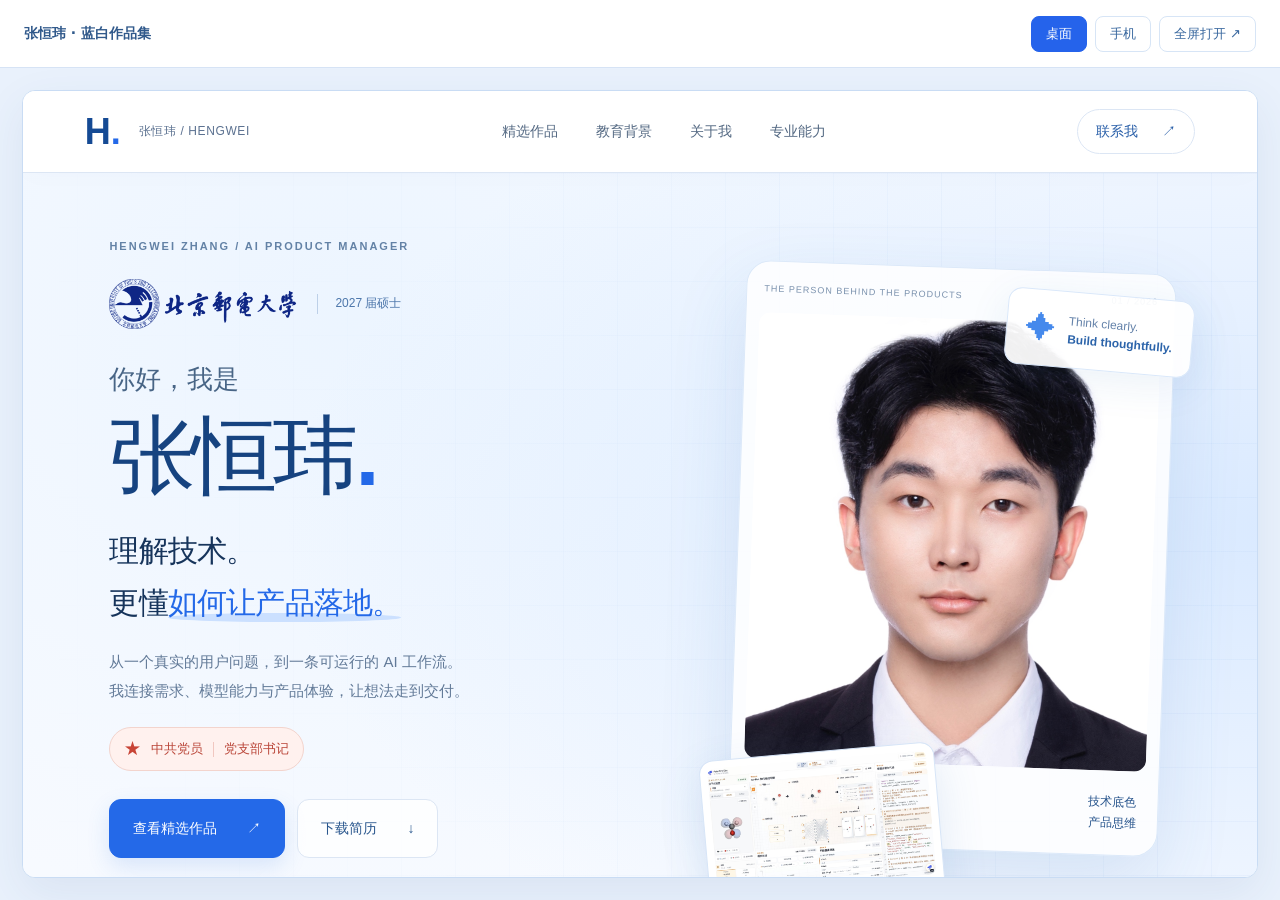
==== preview.html @ 3d553350 "Add desktop and mobile preview for portfolio review" ====
<!doctype html><html lang="zh-CN"><head><meta charset="utf-8"><meta name="viewport" content="width=device-width,initial-scale=1"><title>张恒玮 · 作品集预览</title><style>*{box-sizing:border-box}body{margin:0;background:#e9f1fc;font-family:system-ui,sans-serif;color:#30598b}header{height:68px;background:#fff;display:flex;align-items:center;justify-content:space-between;padding:0 24px;border-bottom:1px solid #d6e3f5}header>span{font-size:14px;font-weight:600}nav{display:flex;gap:8px}button,a{font:inherit;font-size:13px;border:1px solid #d7e5f6;padding:8px 14px;border-radius:8px;background:white;color:#39689f;text-decoration:none;cursor:pointer}button[aria-pressed=true]{background:#2563eb;color:white;border-color:#2563eb}main{display:flex;justify-content:center;padding:22px;min-height:calc(100vh - 68px)}iframe{width:100%;height:calc(100vh - 112px);border:1px solid #c9dcf4;border-radius:13px;background:white;box-shadow:0 15px 45px #30598b15}iframe.mobile{width:390px;max-width:100%;height:844px;max-height:calc(100vh - 112px)}@media(max-width:600px){header{padding:0 12px}header>span{font-size:11px}button,a{font-size:11px;padding:8px}main{padding:10px}iframe{height:calc(100vh - 88px)}}:focus-visible{outline:3px solid #397deb;outline-offset:3px}</style></head><body><header><span>张恒玮 · 蓝白作品集</span><nav aria-label="预览尺寸"><button data-view="desktop" aria-pressed="true">桌面</button><button data-view="mobile" aria-pressed="false">手机</button><a href="index.html" target="_blank" rel="noopener">全屏打开 ↗</a></nav></header><main><iframe src="index.html" title="作品集页面预览"></iframe></main><script>document.querySelectorAll('[data-view]').forEach(button=>button.addEventListener('click',()=>{document.querySelector('iframe').classList.toggle('mobile',button.dataset.view==='mobile');document.querySelectorAll('button').forEach(b=>b.setAttribute('aria-pressed',String(b===button)))}));</script></body></html>
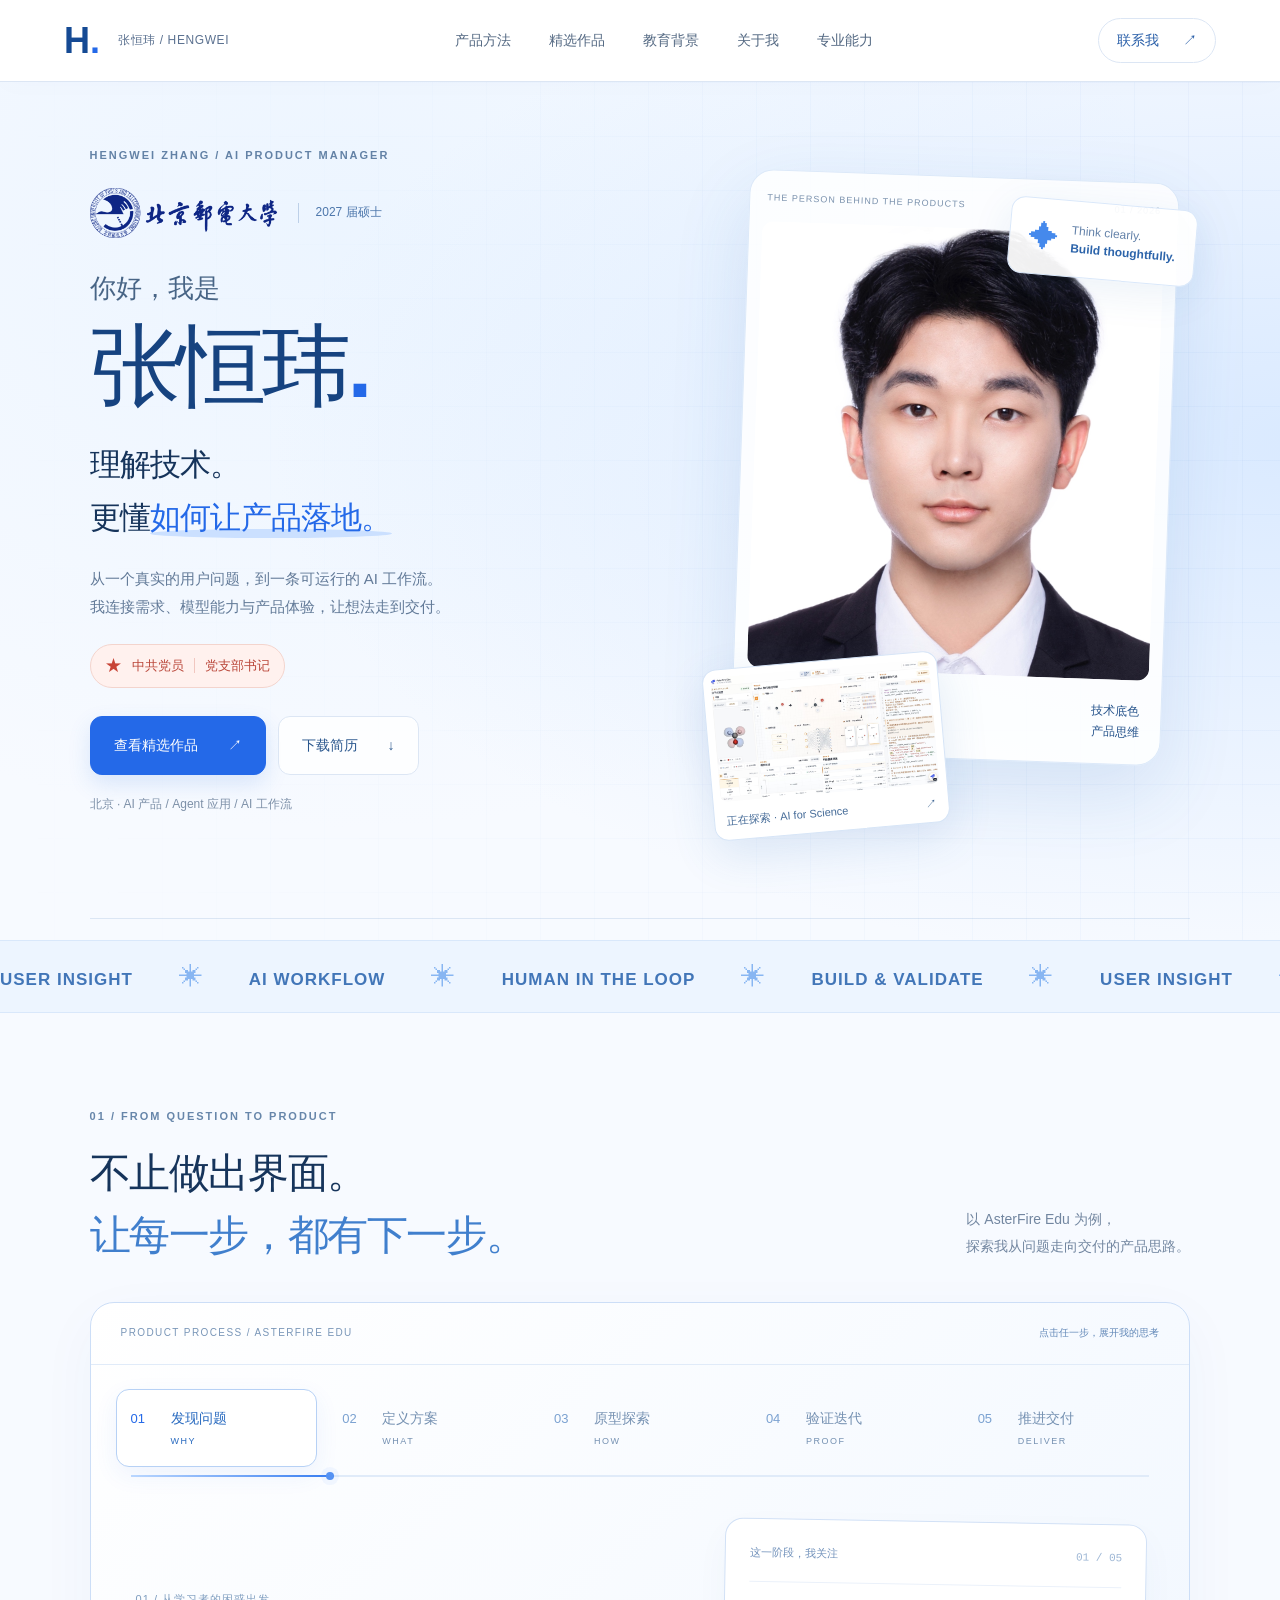
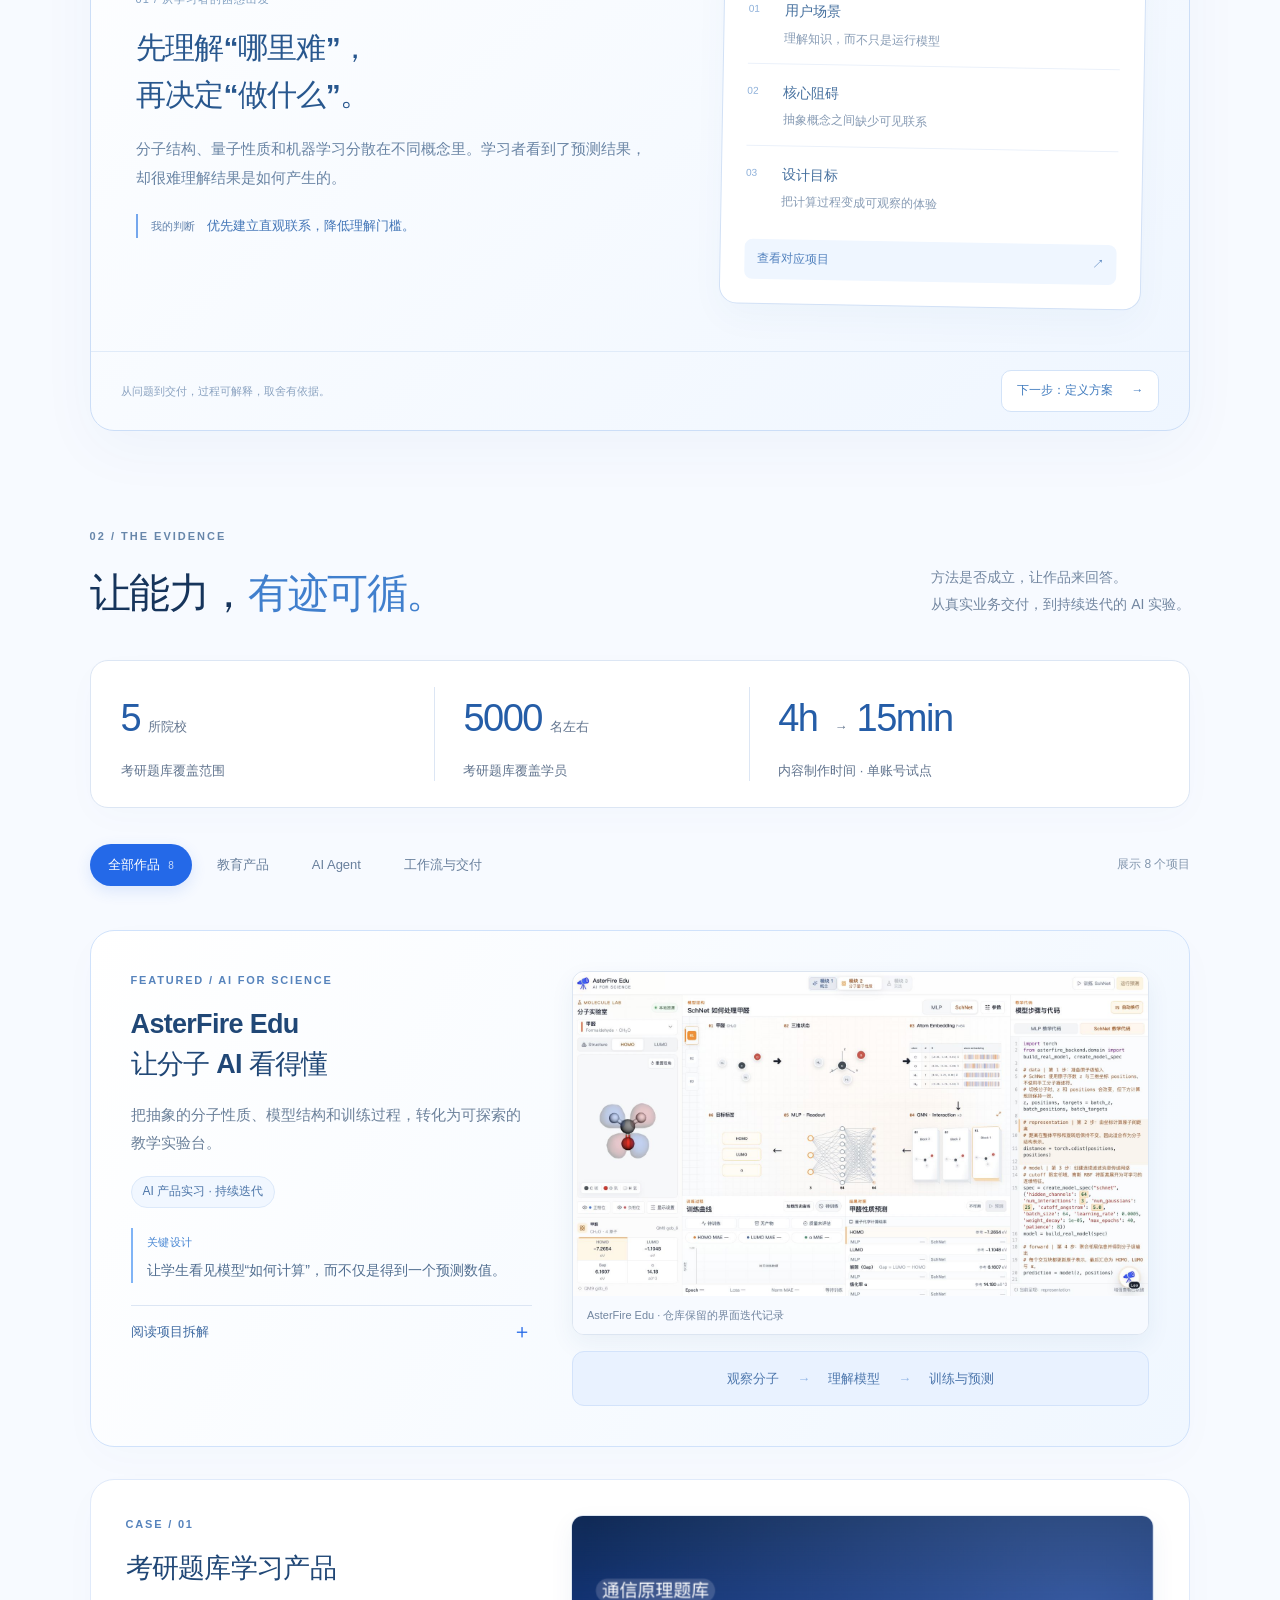
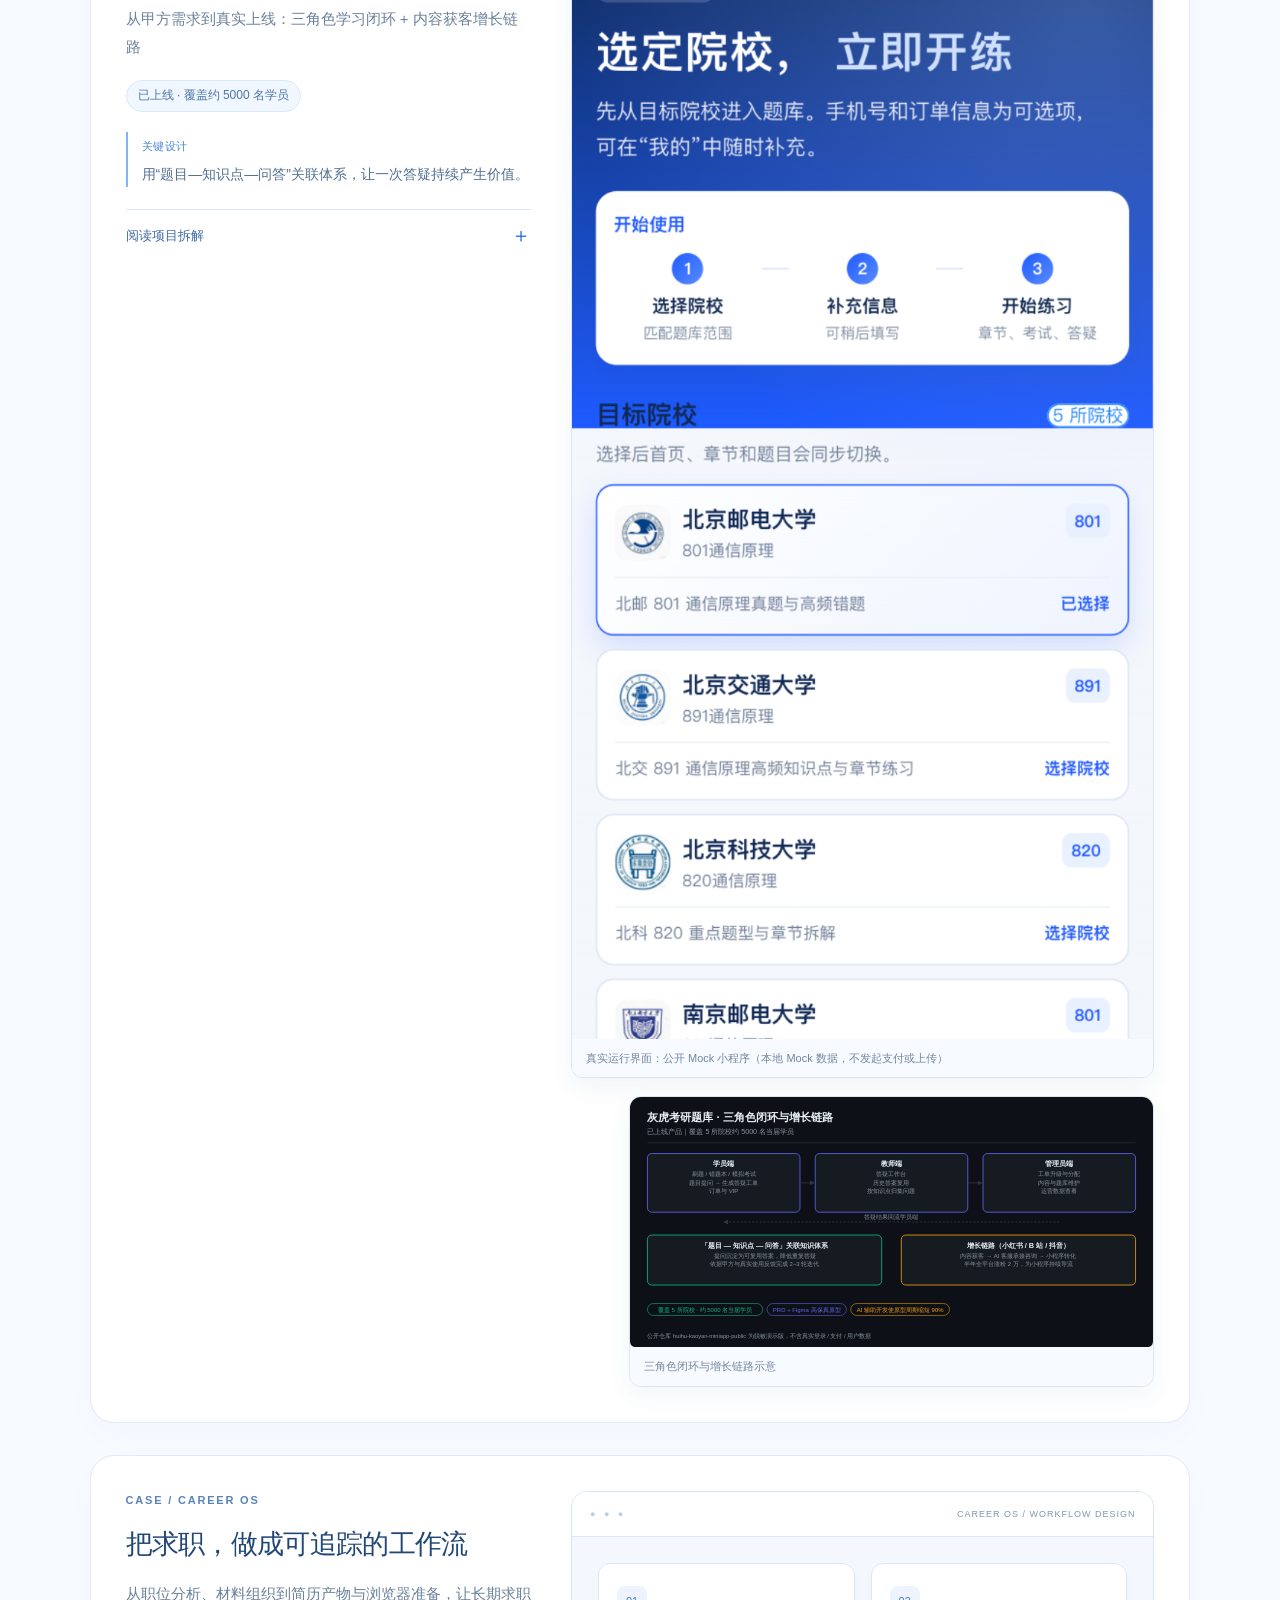
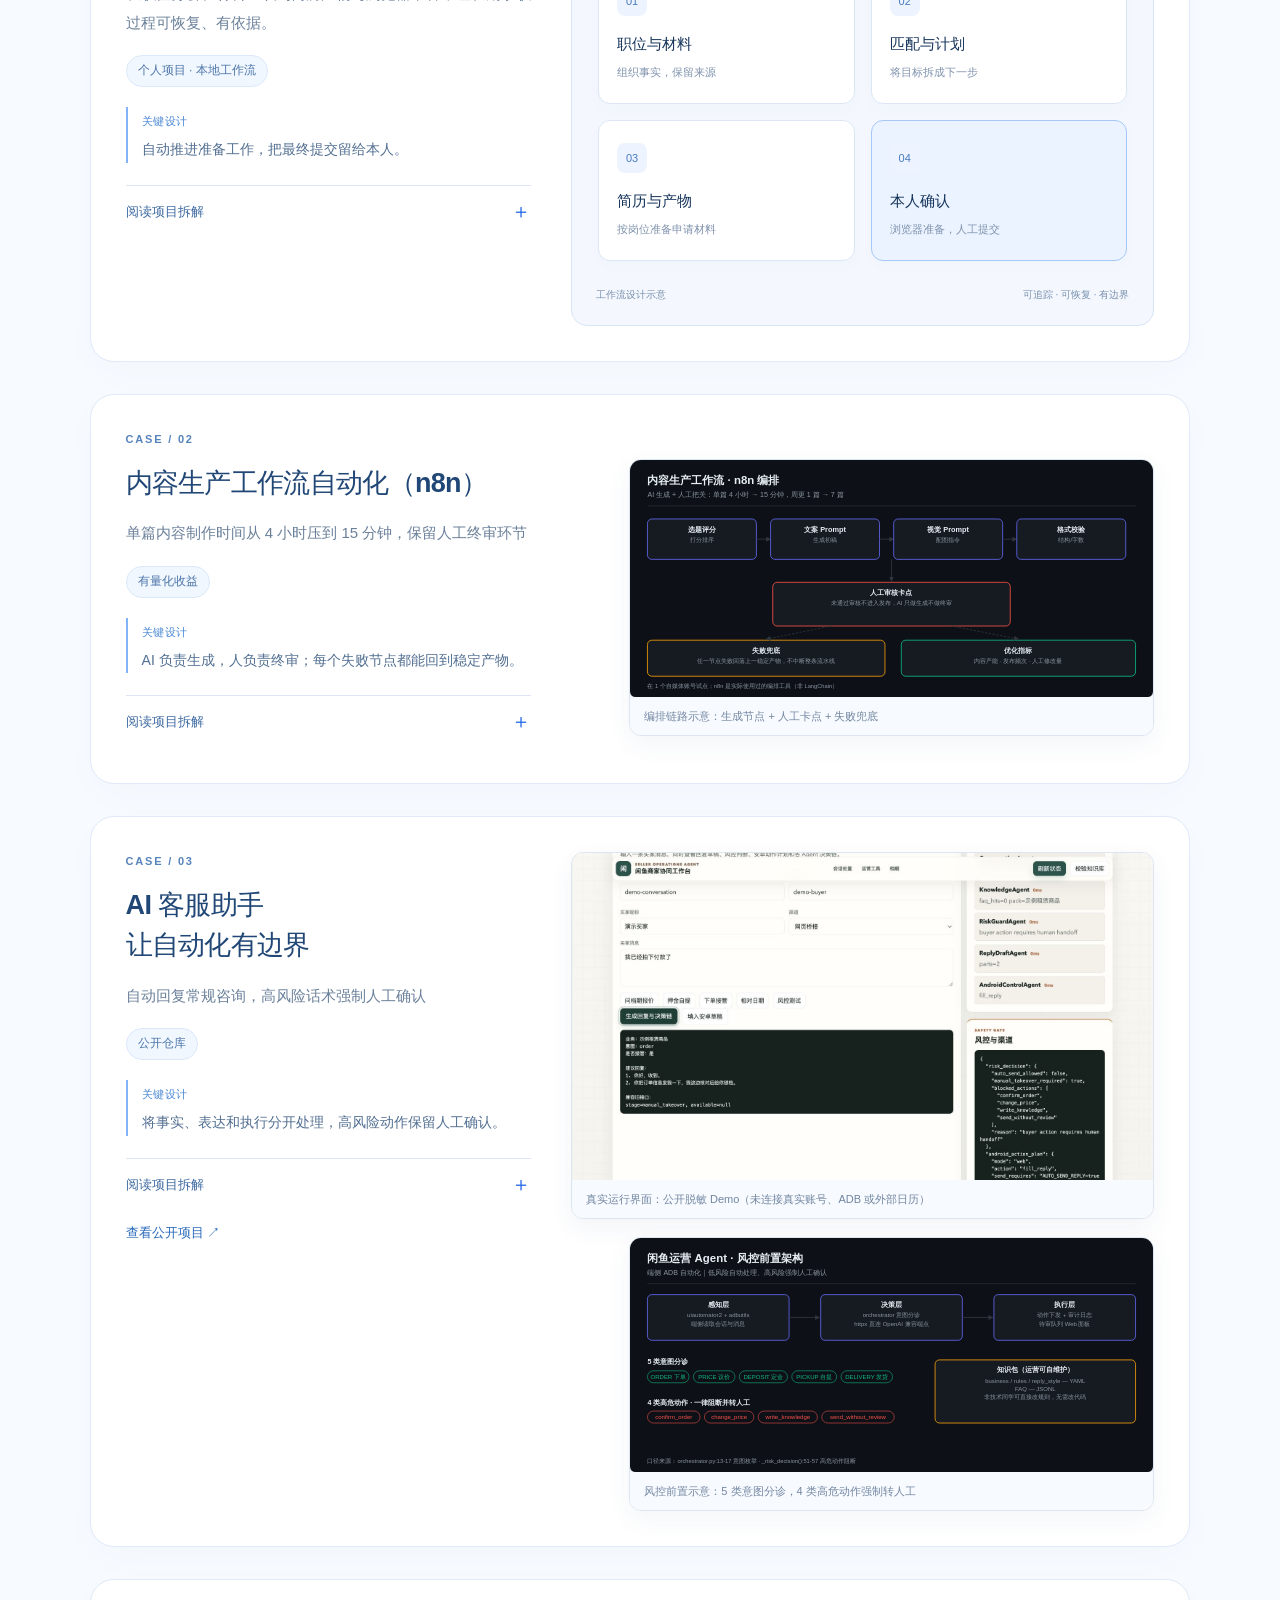
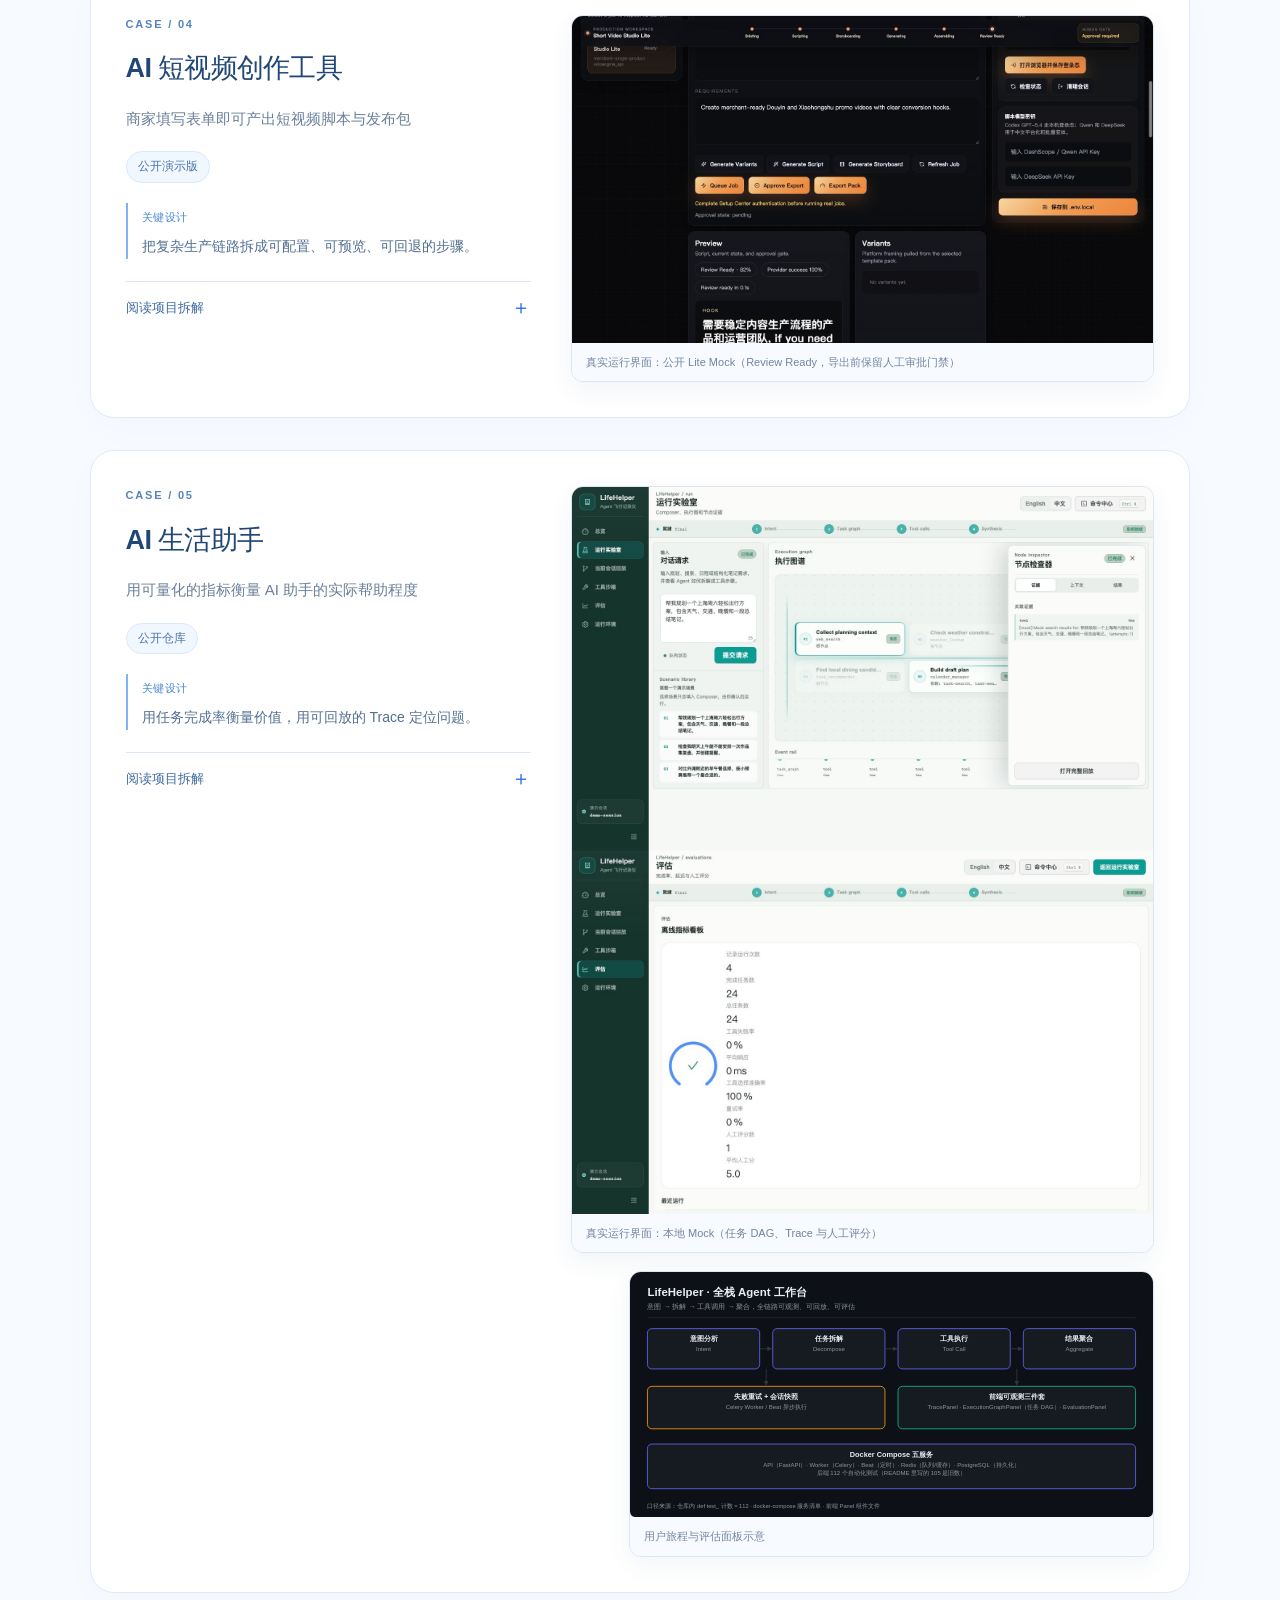
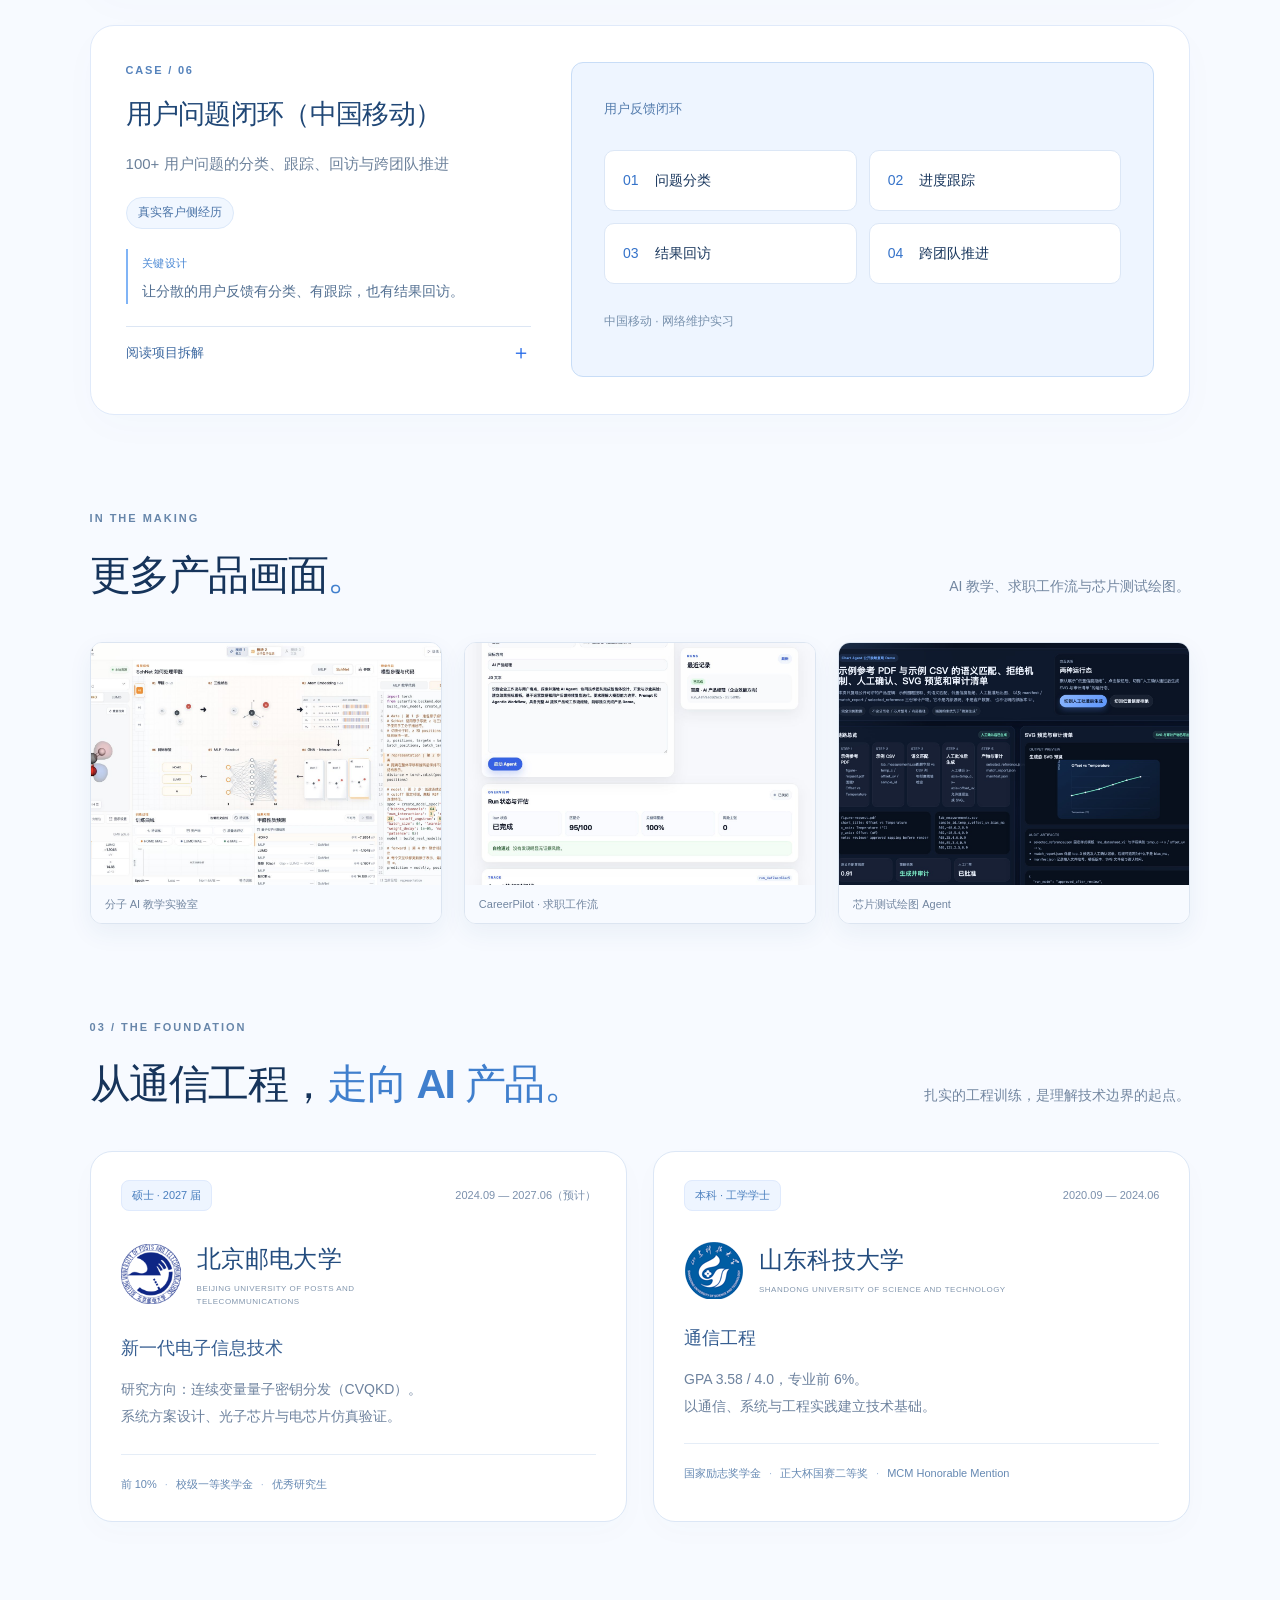
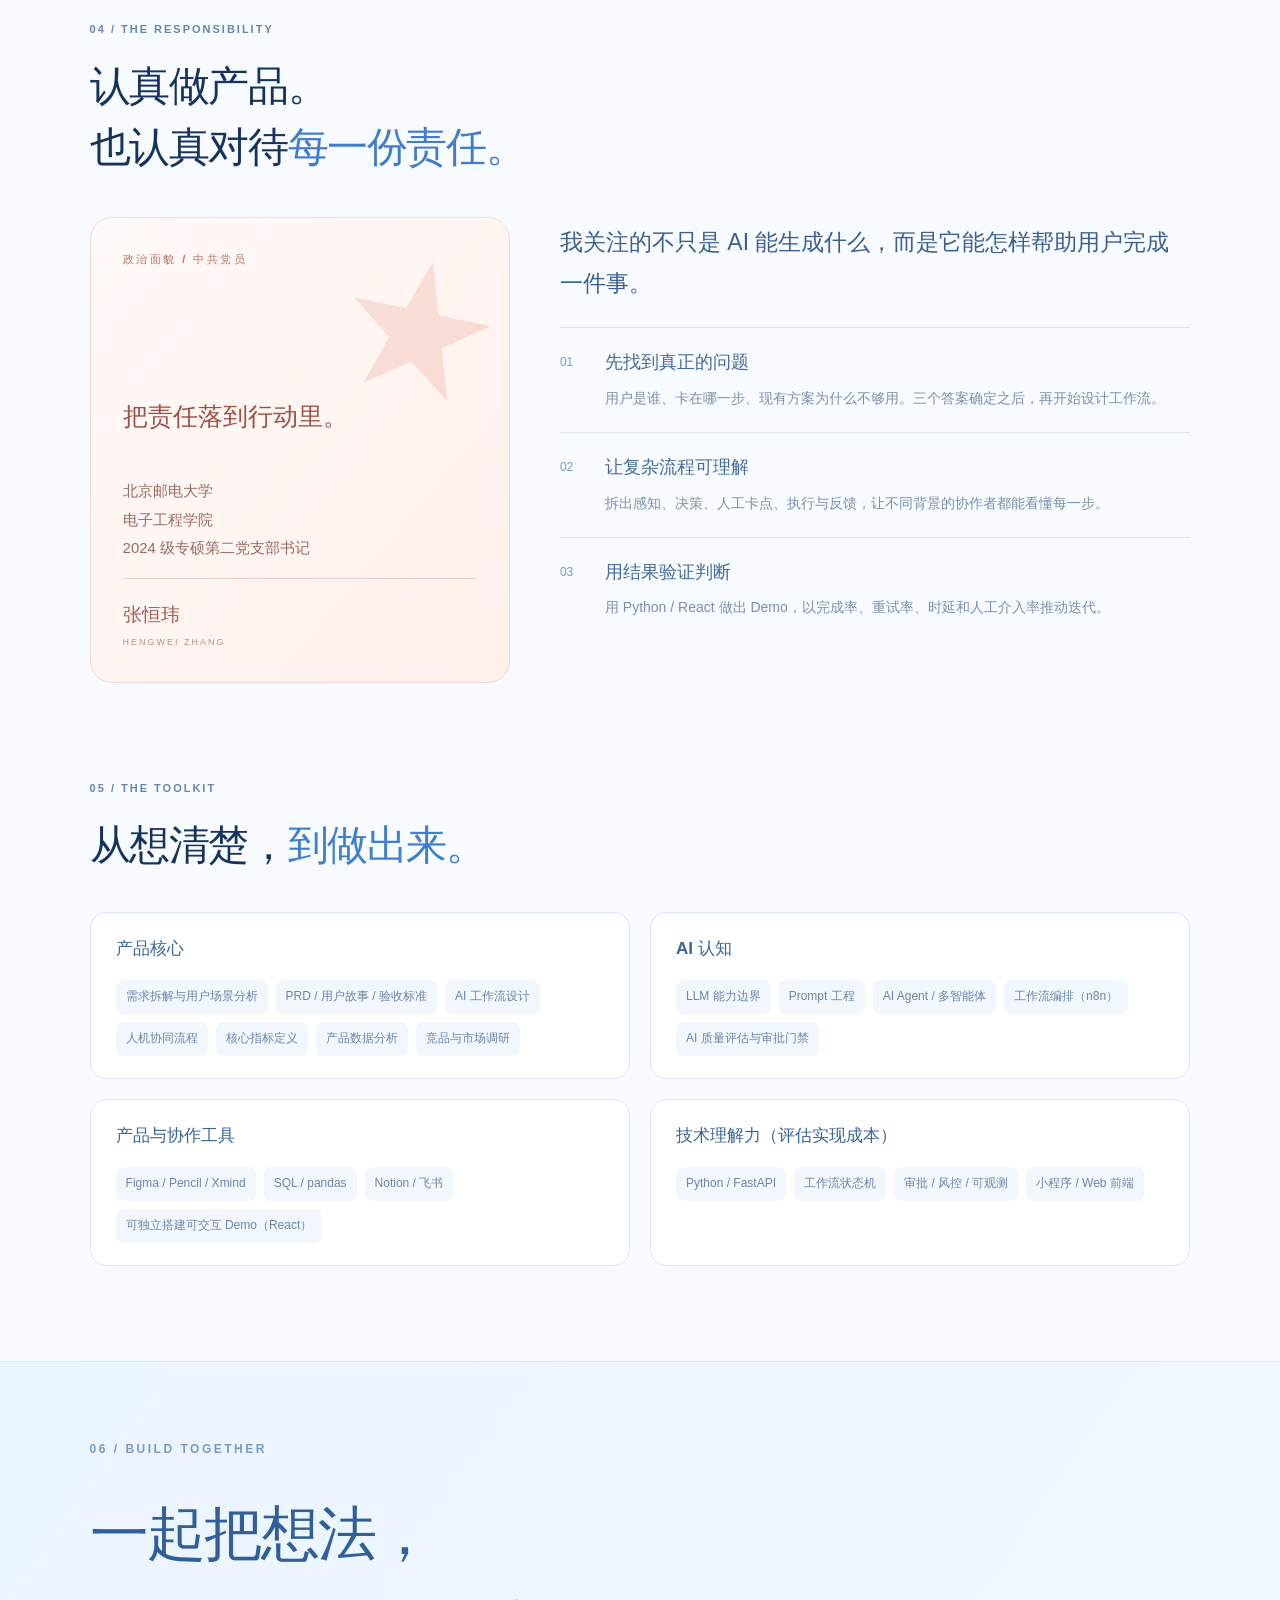
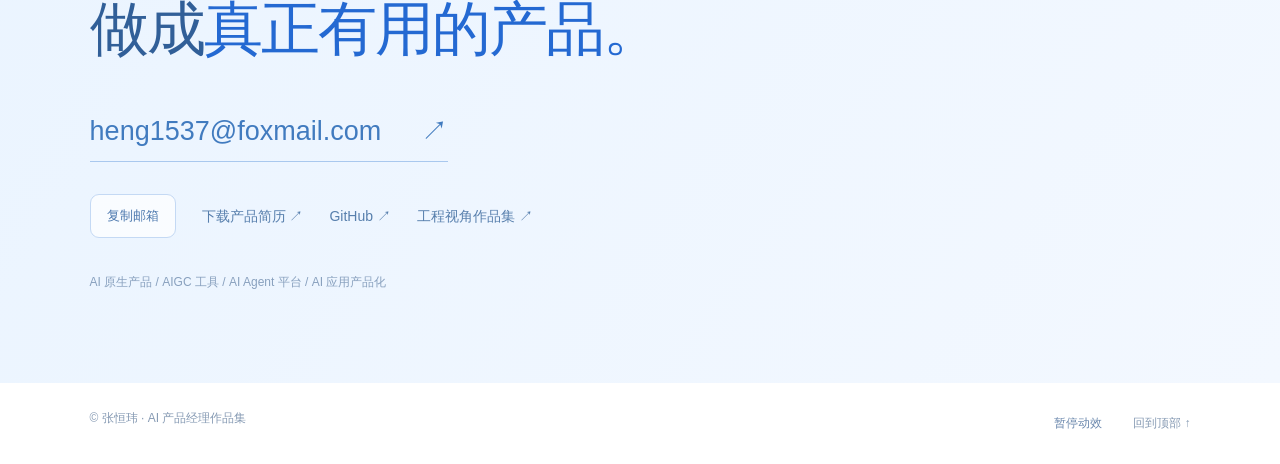
==== commit 9ba9e93c: "Create interactive product narrative, immersive motion and direct homepage entry" ====
--- a/preview.html
+++ b/preview.html
@@ -1 +1 @@
-<!doctype html><html lang="zh-CN"><head><meta charset="utf-8"><meta name="viewport" content="width=device-width,initial-scale=1"><title>张恒玮 · 作品集预览</title><style>*{box-sizing:border-box}body{margin:0;background:#e9f1fc;font-family:system-ui,sans-serif;color:#30598b}header{height:68px;background:#fff;display:flex;align-items:center;justify-content:space-between;padding:0 24px;border-bottom:1px solid #d6e3f5}header>span{font-size:14px;font-weight:600}nav{display:flex;gap:8px}button,a{font:inherit;font-size:13px;border:1px solid #d7e5f6;padding:8px 14px;border-radius:8px;background:white;color:#39689f;text-decoration:none;cursor:pointer}button[aria-pressed=true]{background:#2563eb;color:white;border-color:#2563eb}main{display:flex;justify-content:center;padding:22px;min-height:calc(100vh - 68px)}iframe{width:100%;height:calc(100vh - 112px);border:1px solid #c9dcf4;border-radius:13px;background:white;box-shadow:0 15px 45px #30598b15}iframe.mobile{width:390px;max-width:100%;height:844px;max-height:calc(100vh - 112px)}@media(max-width:600px){header{padding:0 12px}header>span{font-size:11px}button,a{font-size:11px;padding:8px}main{padding:10px}iframe{height:calc(100vh - 88px)}}:focus-visible{outline:3px solid #397deb;outline-offset:3px}</style></head><body><header><span>张恒玮 · 蓝白作品集</span><nav aria-label="预览尺寸"><button data-view="desktop" aria-pressed="true">桌面</button><button data-view="mobile" aria-pressed="false">手机</button><a href="index.html" target="_blank" rel="noopener">全屏打开 ↗</a></nav></header><main><iframe src="index.html" title="作品集页面预览"></iframe></main><script>document.querySelectorAll('[data-view]').forEach(button=>button.addEventListener('click',()=>{document.querySelector('iframe').classList.toggle('mobile',button.dataset.view==='mobile');document.querySelectorAll('button').forEach(b=>b.setAttribute('aria-pressed',String(b===button)))}));</script></body></html>
+<!doctype html><html lang="zh-CN"><head><meta charset="utf-8"><meta name="viewport" content="width=device-width,initial-scale=1"><meta http-equiv="refresh" content="0;url=index.html"><title>张恒玮 · AI 产品经理作品集</title></head><body><script>location.replace(new URL('index.html', location.href).href);</script><a href="index.html">打开作品集</a></body></html>
